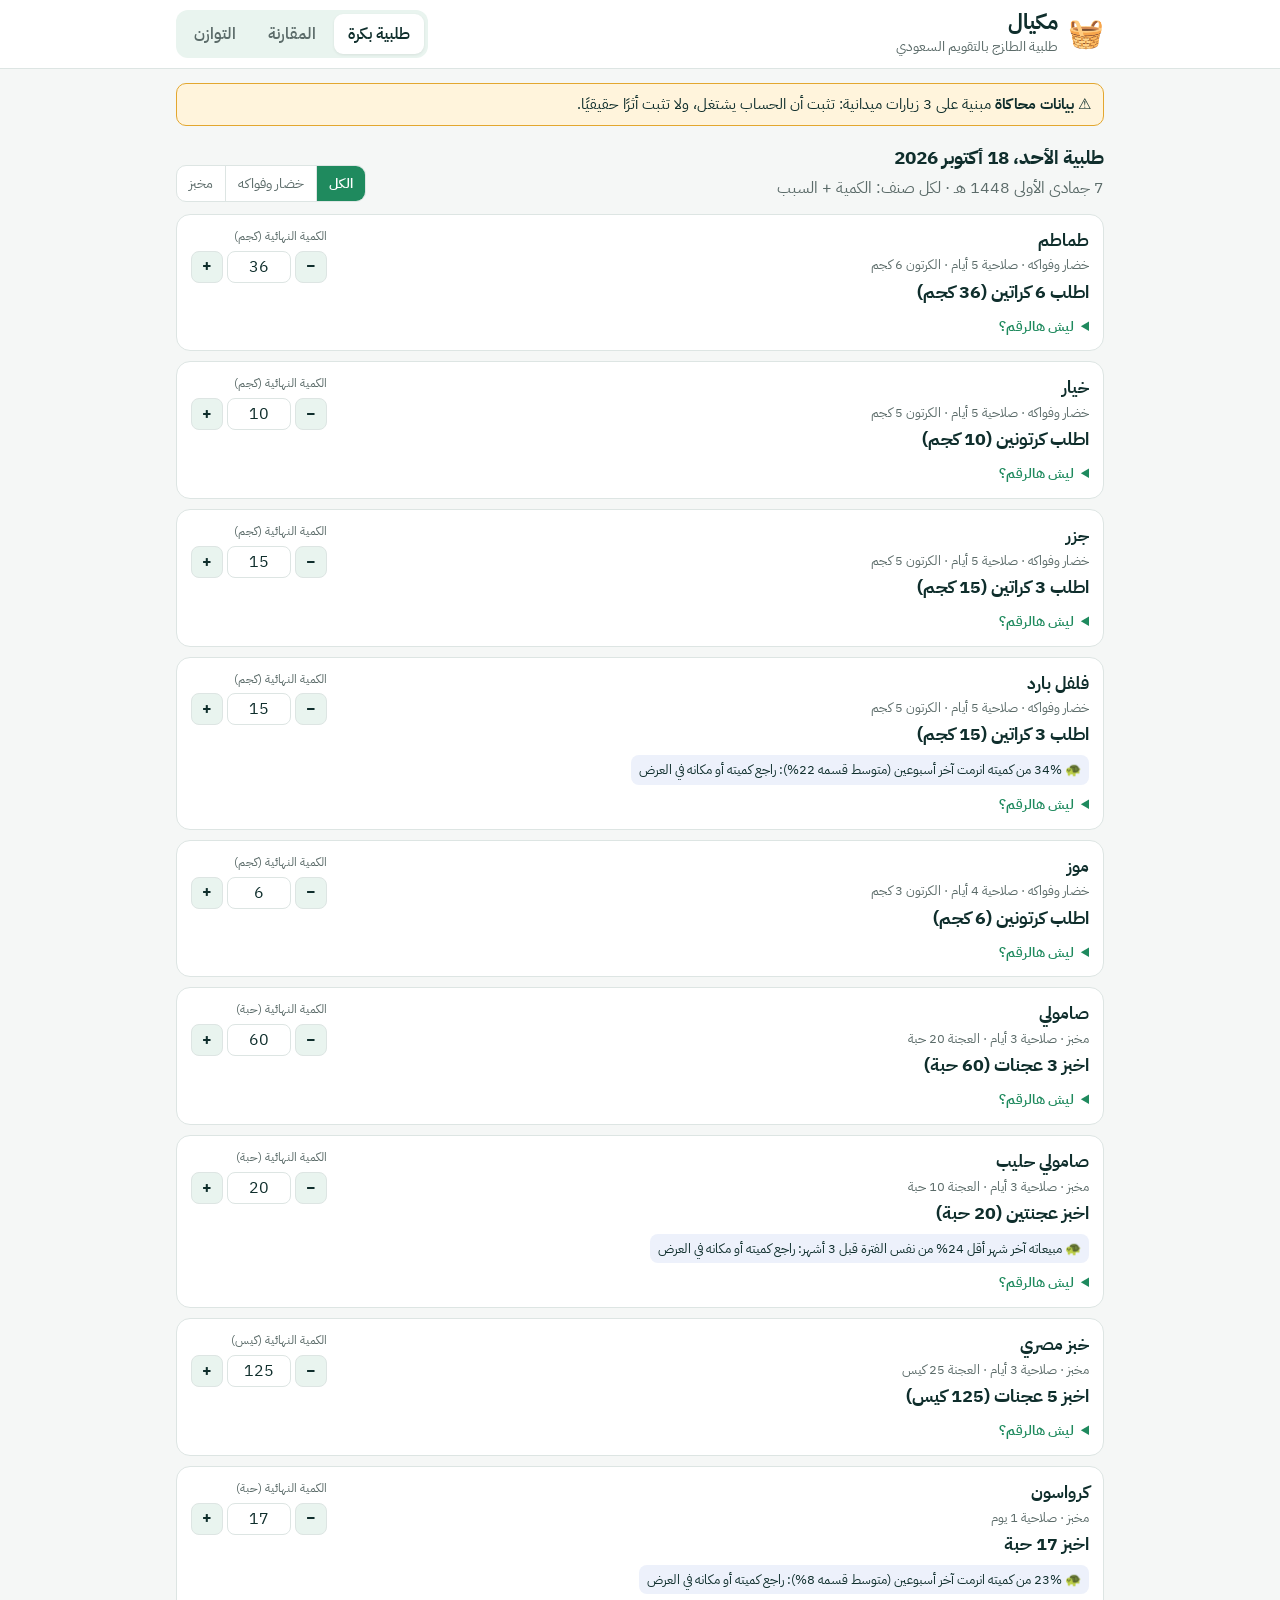
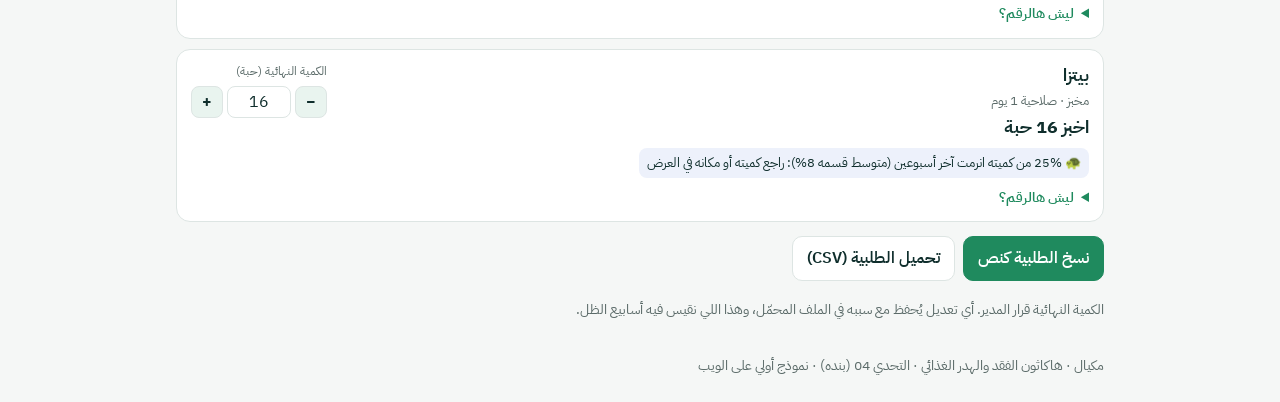
==== web/index.html @ d2540b20 "Mikyal: engine + static web UI with GitHub Pages deploy - engine: cost-weighted ALL rows, 85% servic" ====
<!doctype html>
<html lang="ar" dir="rtl">
<head>
  <meta charset="utf-8">
  <meta name="viewport" content="width=device-width, initial-scale=1">
  <title>مكيال: طلبية الطازج</title>
  <meta name="description" content="مكيال: كمية طلب مقترحة لكل صنف طازج حسب التقويم السعودي، مع سبب لكل رقم">
  <link rel="icon" href="data:image/svg+xml,<svg xmlns='http://www.w3.org/2000/svg' viewBox='0 0 100 100'><text y='.9em' font-size='90'>🧺</text></svg>">
  <link rel="preconnect" href="https://fonts.googleapis.com">
  <link rel="preconnect" href="https://fonts.gstatic.com" crossorigin>
  <link href="https://fonts.googleapis.com/css2?family=IBM+Plex+Sans+Arabic:wght@400;600;700&display=swap" rel="stylesheet">
  <link rel="stylesheet" href="style.css?v=20261021232343">
</head>
<body>
  <header class="top">
    <div class="wrap">
      <div class="brand">
        <span class="logo" aria-hidden="true">🧺</span>
        <div>
          <h1>مكيال</h1>
          <p class="tagline">طلبية الطازج بالتقويم السعودي</p>
        </div>
      </div>
      <nav class="tabs" role="tablist">
        <button role="tab" data-tab="order" aria-selected="true">طلبية بكرة</button>
        <button role="tab" data-tab="compare" aria-selected="false">المقارنة</button>
        <button role="tab" data-tab="balance" aria-selected="false">التوازن</button>
      </nav>
    </div>
  </header>

  <main class="wrap">
    <div id="sim-banner" class="banner" hidden>
      ⚠ <b>بيانات محاكاة</b> مبنية على 3 زيارات ميدانية: تثبت أن الحساب يشتغل، ولا تثبت أثرًا حقيقيًا.
    </div>

    <!-- TAB 1: tomorrow's order -->
    <section id="tab-order" class="tab" role="tabpanel">
      <div class="day-head">
        <div>
          <h2 id="order-title">طلبية بكرة</h2>
          <p class="muted" id="order-sub"></p>
        </div>
        <div class="seg" id="order-filter">
          <button data-cat="all" class="on">الكل</button>
          <button data-cat="produce">خضار وفواكه</button>
          <button data-cat="bakery">مخبز</button>
        </div>
      </div>
      <div id="alerts"></div>
      <div id="order-list" class="cards"></div>
      <div class="actions">
        <button class="btn primary" id="copy-order">نسخ الطلبية كنص</button>
        <button class="btn" id="download-order">تحميل الطلبية (CSV)</button>
        <span class="muted small" id="copy-done" hidden>✓ انسخت</span>
      </div>
      <p class="note">الكمية النهائية قرار المدير. أي تعديل يُحفظ مع سببه في الملف المحمّل، وهذا اللي نقيس فيه أسابيع الظل.</p>
    </section>

    <!-- TAB 2: backtest -->
    <section id="tab-compare" class="tab" role="tabpanel" hidden>
      <div class="day-head">
        <div>
          <h2>الاختبار العكسي</h2>
          <p class="muted" id="compare-sub"></p>
        </div>
        <div class="seg" id="compare-group">
          <button data-group="ALL" class="on">الكل</button>
          <button data-group="ALL:produce">خضار وفواكه</button>
          <button data-group="ALL:bakery">مخبز</button>
        </div>
      </div>
      <div class="stats" id="stats"></div>
      <div class="card">
        <h3>الهدر والرف الفاضي لكل طريقة</h3>
        <p class="muted small">% من الطلب الحقيقي، موزونة بتكلفة كل صنف عشان ما نجمع كيلو مع حبة.</p>
        <div id="method-bars"></div>
      </div>
      <div class="card">
        <h3>صنف صنف</h3>
        <p class="muted small">بوحدة الصنف نفسه. الأقل أفضل.</p>
        <div class="table-scroll"><table class="grid" id="item-table"></table></div>
      </div>
      <div class="card">
        <div class="card-head">
          <h3>الطلب الحقيقي مقابل التوقع</h3>
          <div class="pickers">
            <select id="chart-item" aria-label="الصنف"></select>
            <select id="chart-window" aria-label="الفترة"></select>
          </div>
        </div>
        <div id="line-chart"></div>
        <div class="legend" id="line-legend"></div>
      </div>
      <div class="card">
        <h3>خطأ التوقع (WAPE)</h3>
        <div id="wape"></div>
      </div>
      <p class="note">كل طريقة تدير رفها: تطلب كل صباح بالبيانات اللي قبل اليوم بس، والقديم ينباع أول، واللي يخرب ينحسب هدر.
        نقارن بطريقة المتجر الحالية (نموذج من كلام الموظفين) وبطريقتين بسيطتين، مو بطلبيات مدير حقيقي: هذا هدف أسابيع الظل.</p>
    </section>

    <!-- TAB 3: service level trade-off -->
    <section id="tab-balance" class="tab" role="tabpanel" hidden>
      <h2>المتجر يختار التوازن</h2>
      <p class="muted">كل ما رفعنا «مستوى الخدمة» يقل الرف الفاضي ويزيد الهدر شوي. المتجر يختار، ومكيال يطلب على قده.</p>
      <div class="card">
        <div id="tradeoff-chart"></div>
        <div class="legend">
          <span><i class="dot mikyal"></i>مكيال بمستوى خدمة مختلف</span>
          <span><i class="dot store"></i>طريقة المتجر الحالية</span>
        </div>
      </div>
      <div class="card">
        <div class="table-scroll"><table class="grid" id="tradeoff-table"></table></div>
      </div>
      <p class="note">الافتراضي 97%: اخترناه عشان يكون الرف الفاضي قريب من طريقة المتجر الحالية، فما نقلل الهدر على حساب الرف.
        أصناف صلاحية اليوم الواحد (كرواسون، بيتزا) 85%، لأن الباقي منها ينرمي آخر الليل. الإعدادين افتراض يعدّله المتجر.</p>
    </section>
  </main>

  <footer class="wrap foot muted small">
    مكيال · هاكاثون الفقد والهدر الغذائي · التحدي 04 (بنده) · نموذج أولي على الويب
  </footer>

  <script src="data.js?v=20261021232343"></script>
  <script src="app.js?v=20261021232343"></script>
</body>
</html>
---- web/style.css ----
:root {
  --bg: #f5f7f6;
  --card: #ffffff;
  --ink: #0f2e2c;
  --muted: #5b6b69;
  --line: #dde5e3;
  --soft: #e9f4ef;
  --accent: #1f8a5e;
  --accent-ink: #ffffff;
  --mikyal: #1f8a5e;
  --store: #c8553d;
  --gray: #8a9a97;
  --gray2: #b5c2bf;
  --waste: #c8553d;
  --lost: #d9921a;
  --warn-bg: #fff4dc;
  --warn-line: #e3a72f;
  --info-bg: #edf1fb;
  --shade: rgba(31, 138, 94, 0.09);
  --promo: rgba(217, 146, 26, 0.13);
}
@media (prefers-color-scheme: dark) {
  :root:not([data-theme="light"]) {
    --bg: #0f1716; --card: #17221f; --ink: #e5eeec; --muted: #9db0ac; --line: #2a3936;
    --soft: #1c2d28; --accent: #3fb683; --accent-ink: #08130f; --mikyal: #3fb683; --store: #e2765f;
    --gray: #7f908c; --gray2: #5b6b68; --waste: #e2765f; --lost: #e6aa45;
    --warn-bg: #2d2513; --warn-line: #a77d24; --info-bg: #1b2335;
    --shade: rgba(63, 182, 131, 0.12); --promo: rgba(230, 170, 69, 0.14);
  }
}
:root[data-theme="dark"] {
  --bg: #0f1716; --card: #17221f; --ink: #e5eeec; --muted: #9db0ac; --line: #2a3936;
  --soft: #1c2d28; --accent: #3fb683; --accent-ink: #08130f; --mikyal: #3fb683; --store: #e2765f;
  --gray: #7f908c; --gray2: #5b6b68; --waste: #e2765f; --lost: #e6aa45;
  --warn-bg: #2d2513; --warn-line: #a77d24; --info-bg: #1b2335;
  --shade: rgba(63, 182, 131, 0.12); --promo: rgba(230, 170, 69, 0.14);
}

* { box-sizing: border-box; }
html { -webkit-text-size-adjust: 100%; }
body {
  margin: 0; background: var(--bg); color: var(--ink);
  font-family: "IBM Plex Sans Arabic", "Noto Naskh Arabic", "Segoe UI", Tahoma, sans-serif;
  line-height: 1.65; direction: rtl; text-align: right;
}
.wrap { max-width: 960px; margin: 0 auto; padding: 0 16px; }
h1 { margin: 0; font-size: 1.35rem; line-height: 1.2; }
h2 { margin: 0; font-size: 1.2rem; }
h3 { margin: 0 0 4px; font-size: 1rem; }
.muted { color: var(--muted); }
.small { font-size: .85rem; }
.note { color: var(--muted); font-size: .85rem; margin: 18px 0 28px; }
button, select, input { font: inherit; color: inherit; }

/* header + tabs */
.top { position: sticky; top: 0; z-index: 5; background: var(--card); border-bottom: 1px solid var(--line); }
.top .wrap { display: flex; align-items: center; justify-content: space-between; gap: 12px; padding-top: 10px; padding-bottom: 10px; flex-wrap: wrap; }
.brand { display: flex; align-items: center; gap: 10px; }
.logo { font-size: 1.8rem; }
.tagline { margin: 0; color: var(--muted); font-size: .85rem; }
.tabs { display: flex; gap: 4px; background: var(--soft); padding: 4px; border-radius: 12px; }
.tabs button {
  border: 0; background: transparent; padding: 7px 14px; border-radius: 9px; cursor: pointer; font-weight: 600; color: var(--muted);
}
.tabs button[aria-selected="true"] { background: var(--card); color: var(--ink); box-shadow: 0 1px 3px rgba(0,0,0,.08); }

.banner {
  margin: 14px 0 0; background: var(--warn-bg); border: 1px solid var(--warn-line);
  border-radius: 10px; padding: 8px 12px; font-size: .92rem;
}
.tab { padding-top: 16px; }
.day-head { display: flex; justify-content: space-between; align-items: flex-end; gap: 12px; flex-wrap: wrap; margin-bottom: 12px; }
.day-head p { margin: 2px 0 0; }

.seg { display: inline-flex; border: 1px solid var(--line); border-radius: 10px; overflow: hidden; background: var(--card); }
.seg button { border: 0; background: transparent; padding: 6px 12px; cursor: pointer; font-size: .88rem; color: var(--muted); }
.seg button + button { border-right: 1px solid var(--line); }
.seg button.on { background: var(--accent); color: var(--accent-ink); font-weight: 600; }

.card { background: var(--card); border: 1px solid var(--line); border-radius: 14px; padding: 14px; margin-top: 12px; }
.card-head { display: flex; justify-content: space-between; align-items: center; gap: 8px; flex-wrap: wrap; margin-bottom: 6px; }
.pickers { display: flex; gap: 6px; flex-wrap: wrap; }
select { background: var(--card); border: 1px solid var(--line); border-radius: 8px; padding: 5px 8px; }

/* alerts */
.alert-card {
  background: var(--warn-bg); border: 1px solid var(--warn-line); border-radius: 12px;
  padding: 10px 12px; margin-bottom: 8px; font-size: .92rem;
}
.slow-note { margin-top: 6px; background: var(--info-bg); border-radius: 8px; padding: 4px 8px; font-size: .82rem; }
.alert-card b { margin-left: 4px; }
.alert-card .assume { display: block; color: var(--muted); font-size: .8rem; }

/* order cards */
.cards { display: grid; gap: 10px; }
.item-card { background: var(--card); border: 1px solid var(--line); border-radius: 14px; padding: 12px 14px; }
.item-card.edited { border-color: var(--accent); }
.item-row { display: flex; justify-content: space-between; align-items: flex-start; gap: 12px; }
.item-name { font-weight: 700; font-size: 1.05rem; }
.item-meta { color: var(--muted); font-size: .8rem; }
.headline { font-weight: 700; font-size: 1.1rem; margin-top: 2px; }
.headline.zero { color: var(--muted); }
.final { display: flex; flex-direction: column; align-items: flex-start; gap: 4px; min-width: 120px; }
.final label { font-size: .75rem; color: var(--muted); }
.qty-box { display: flex; align-items: center; gap: 4px; }
.qty-box button {
  width: 32px; height: 32px; border-radius: 8px; border: 1px solid var(--line); background: var(--soft); cursor: pointer; font-weight: 700;
}
.qty-box input {
  width: 64px; height: 32px; text-align: center; border: 1px solid var(--line); border-radius: 8px; background: var(--card);
}
.qty-box .u { font-size: .8rem; color: var(--muted); }
.edit-reason { width: 100%; font-size: .85rem; }
details { margin-top: 8px; }
summary { cursor: pointer; color: var(--accent); font-size: .9rem; font-weight: 600; }
.steps { list-style: none; padding: 0; margin: 8px 0 0; display: grid; gap: 6px; }
.steps li { display: grid; grid-template-columns: 1fr auto; gap: 8px; padding: 6px 10px; background: var(--soft); border-radius: 8px; font-size: .9rem; }
.steps li .v { font-weight: 700; white-space: nowrap; }
.steps li .why { grid-column: 1 / -1; color: var(--muted); font-size: .8rem; }
.steps li.result { background: var(--accent); color: var(--accent-ink); }
.steps li.result .why { color: inherit; opacity: .85; }
.reason-list { margin: 8px 0 0; padding-right: 18px; font-size: .88rem; color: var(--muted); }
.tip { margin-top: 6px; font-size: .85rem; }

.actions { display: flex; gap: 8px; flex-wrap: wrap; align-items: center; margin-top: 14px; }
.btn { border: 1px solid var(--line); background: var(--card); padding: 8px 14px; border-radius: 10px; cursor: pointer; font-weight: 600; }
.btn.primary { background: var(--accent); color: var(--accent-ink); border-color: var(--accent); }

/* stats */
.stats { display: grid; grid-template-columns: repeat(2, minmax(0, 1fr)); gap: 10px; }
.stat { background: var(--card); border: 1px solid var(--line); border-radius: 14px; padding: 12px 14px; }
.stat .label { color: var(--muted); font-size: .85rem; }
.stat .big { font-size: 1.9rem; font-weight: 700; line-height: 1.2; color: var(--mikyal); }
.stat .vs { font-size: .88rem; }
.stat .vs b { color: var(--store); }
.stat .tag { display: inline-block; margin-top: 4px; font-size: .75rem; color: var(--muted); background: var(--soft); border-radius: 6px; padding: 1px 6px; }

/* method bars */
.m-row { display: grid; grid-template-columns: 150px 1fr; gap: 4px 10px; align-items: center; padding: 8px 0; border-bottom: 1px dashed var(--line); }
.m-row:last-child { border-bottom: 0; }
.m-row .lbl { font-weight: 600; font-size: .9rem; grid-row: span 2; }
.m-row.me .lbl { color: var(--mikyal); }
.bar-line { display: flex; align-items: center; gap: 6px; font-size: .8rem; }
.bar { height: 12px; border-radius: 6px; min-width: 3px; }
.bar.waste { background: var(--waste); }
.bar.lost { background: var(--lost); }

/* tables */
.table-scroll { overflow-x: auto; }
table.grid { width: 100%; border-collapse: collapse; font-size: .88rem; }
table.grid th, table.grid td { padding: 7px 8px; border-bottom: 1px solid var(--line); text-align: right; white-space: nowrap; }
table.grid th { color: var(--muted); font-weight: 600; font-size: .8rem; }
table.grid td.num { font-variant-numeric: tabular-nums; }
table.grid tr.hl td { background: var(--soft); font-weight: 700; }
.good { color: var(--mikyal); font-weight: 700; }
.bad { color: var(--store); font-weight: 700; }

/* charts */
svg.chart { width: 100%; height: auto; display: block; }
svg.chart text { fill: var(--muted); font-size: 11px; font-family: inherit; }
svg.chart .axis { stroke: var(--line); }
svg.chart .grid-line { stroke: var(--line); stroke-dasharray: 2 3; }
.legend { display: flex; flex-wrap: wrap; gap: 14px; font-size: .82rem; color: var(--muted); margin-top: 6px; }
.legend i { display: inline-block; width: 16px; height: 3px; border-radius: 2px; vertical-align: middle; margin-left: 5px; }
.legend i.dot { width: 10px; height: 10px; border-radius: 50%; }
.dot.mikyal, i.mikyal { background: var(--mikyal); }
.dot.store, i.store { background: var(--store); }
i.actual { background: var(--ink); }
i.lastweek { background: var(--gray); }
i.shade-r { background: var(--shade); height: 10px; }
i.shade-p { background: var(--promo); height: 10px; }

.foot { padding-top: 6px; padding-bottom: 24px; }

@media (max-width: 640px) {
  .top .wrap { gap: 8px; }
  .tabs { width: 100%; }
  .tabs button { flex: 1; padding: 7px 6px; }
  .item-row { flex-direction: column; }
  .final { width: 100%; flex-direction: row; flex-wrap: wrap; align-items: center; }
  .final label { width: 100%; }
  .m-row { grid-template-columns: 1fr; }
  .m-row .lbl { grid-row: auto; }
  .stat .big { font-size: 1.6rem; }
}
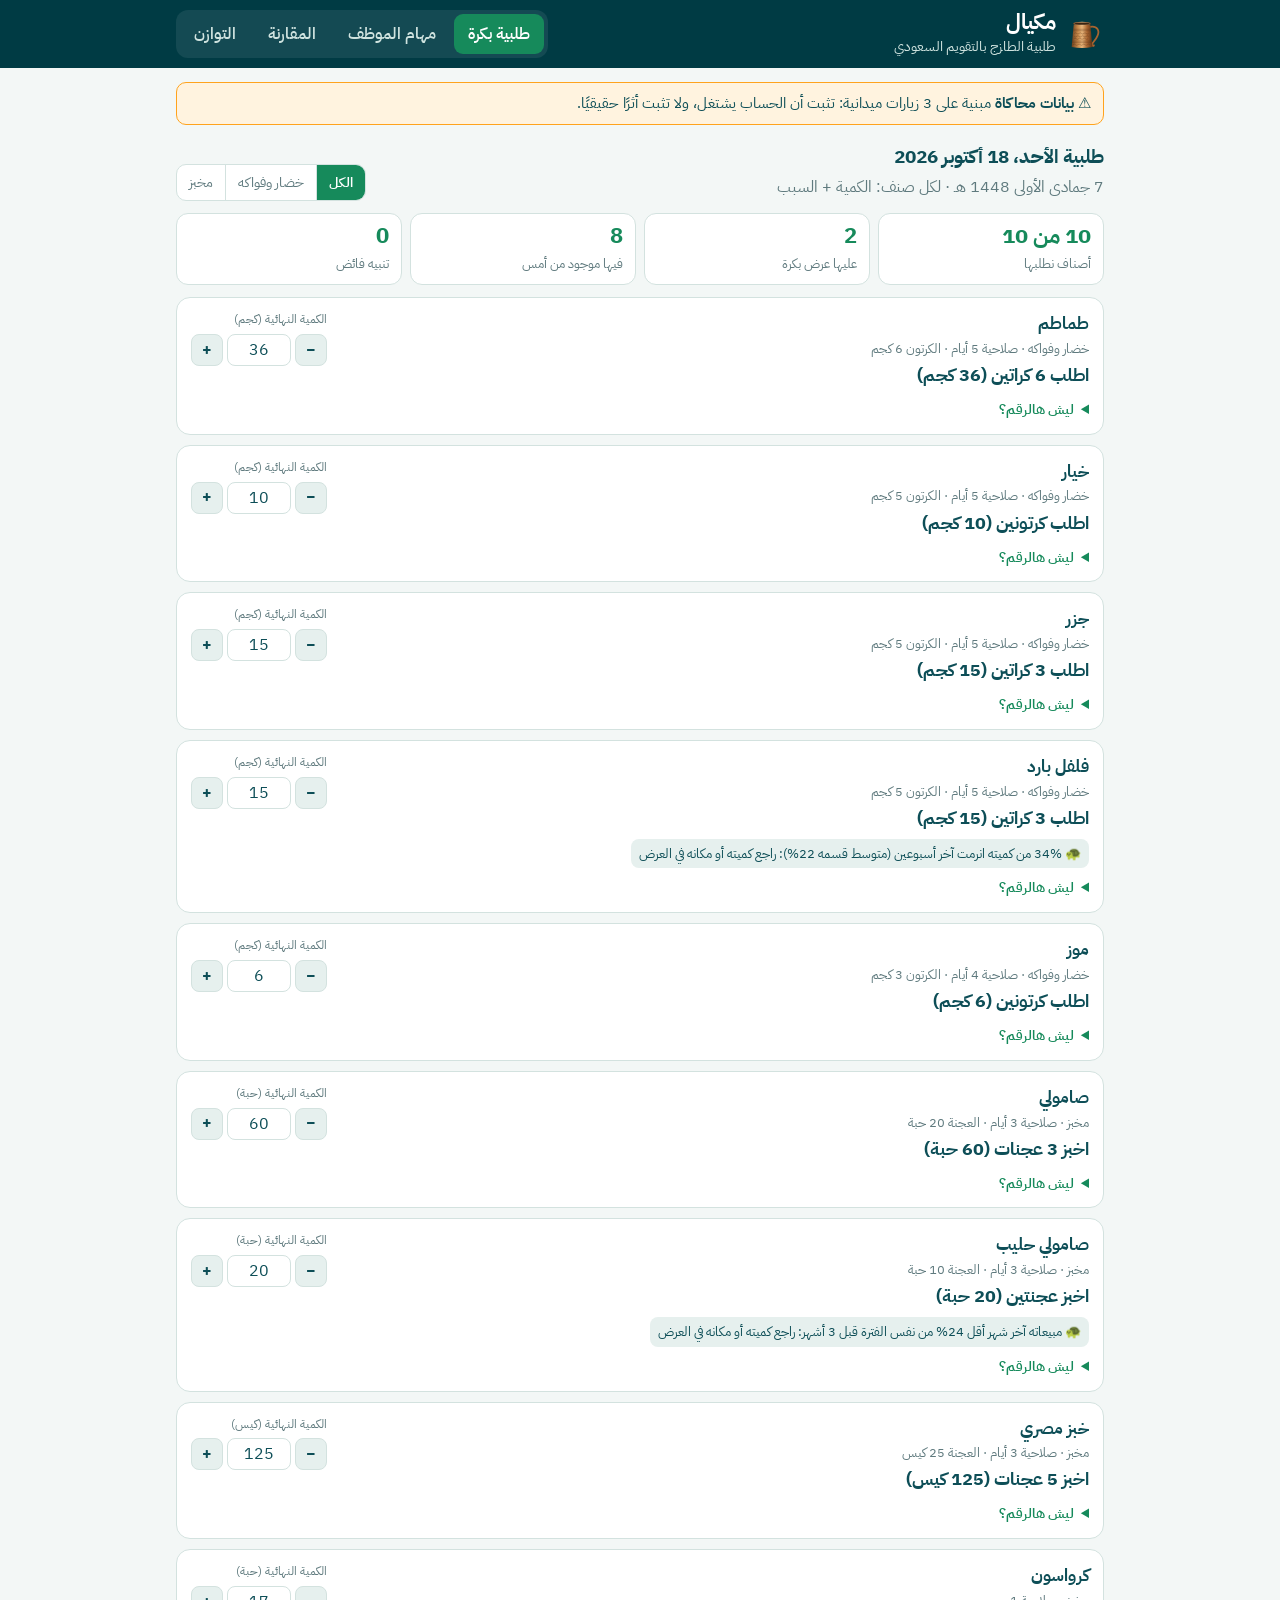
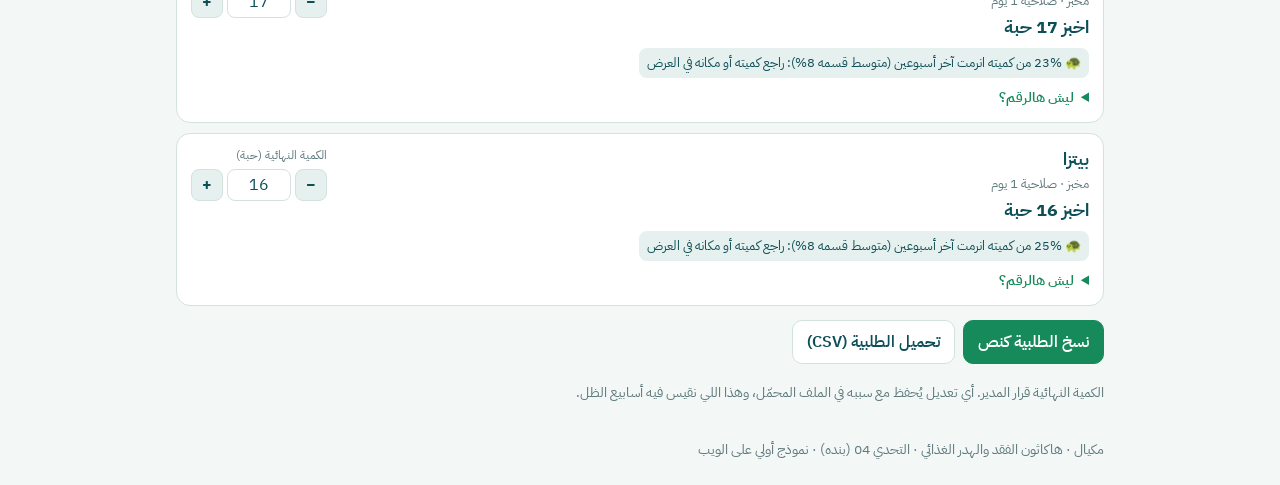
==== commit e3841bcc: "Add staff tasks tab, order summary, mudd logo and template colours - Staff tasks per department and " ====
--- a/web/index.html
+++ b/web/index.html
@@ -5,17 +5,30 @@
   <meta name="viewport" content="width=device-width, initial-scale=1">
   <title>مكيال: طلبية الطازج</title>
   <meta name="description" content="مكيال: كمية طلب مقترحة لكل صنف طازج حسب التقويم السعودي، مع سبب لكل رقم">
-  <link rel="icon" href="data:image/svg+xml,<svg xmlns='http://www.w3.org/2000/svg' viewBox='0 0 100 100'><text y='.9em' font-size='90'>🧺</text></svg>">
+  <link rel="icon" href="data:image/svg+xml,<svg xmlns='http://www.w3.org/2000/svg' viewBox='0 0 64 64'><path d='M41 20C53 18 57 27 53 35C50 42 46 45 44 49' fill='none' stroke='%23a8642f' stroke-width='4' stroke-linecap='round'/><path d='M13 16L9.5 54Q27 57.5 44.5 54L41 16z' fill='%23b8743a'/><ellipse cx='27' cy='14.5' rx='15' ry='3.5' fill='%23e8b57a'/><path d='M12 25h30M10.6 45h33' stroke='%234a2a12' stroke-width='1.5'/></svg>">
   <link rel="preconnect" href="https://fonts.googleapis.com">
   <link rel="preconnect" href="https://fonts.gstatic.com" crossorigin>
   <link href="https://fonts.googleapis.com/css2?family=IBM+Plex+Sans+Arabic:wght@400;600;700&display=swap" rel="stylesheet">
-  <link rel="stylesheet" href="style.css?v=20261021232343">
+  <link rel="stylesheet" href="style.css?v=20261023033626">
 </head>
 <body>
   <header class="top">
     <div class="wrap">
       <div class="brand">
-        <span class="logo" aria-hidden="true">🧺</span>
+        <svg class="logo" viewBox="0 0 64 64" aria-hidden="true">
+          <defs>
+            <linearGradient id="lg-body" x1="0" x2="1"><stop offset="0" stop-color="#6b3f1d"/><stop offset=".3" stop-color="#c98a4b"/><stop offset=".5" stop-color="#e8b57a"/><stop offset=".75" stop-color="#a8642f"/><stop offset="1" stop-color="#5a3216"/></linearGradient>
+            <linearGradient id="lg-rim" x1="0" x2="1"><stop offset="0" stop-color="#7a4822"/><stop offset=".5" stop-color="#f0c48e"/><stop offset="1" stop-color="#6b3f1d"/></linearGradient>
+          </defs>
+          <path d="M41 20 C53 18 57 27 53 35 C50 42 46 45 44 49 C43 52 46 53 47 51" fill="none" stroke="#a8642f" stroke-width="3" stroke-linecap="round"/>
+          <path d="M13 16 L9.5 54 Q27 57.5 44.5 54 L41 16z" fill="url(#lg-body)"/>
+          <ellipse cx="27" cy="14.5" rx="15" ry="3" fill="url(#lg-rim)"/>
+          <ellipse cx="27" cy="14.5" rx="12.6" ry="2" fill="#3b2412"/>
+          <g stroke="#4a2a12" stroke-width=".6" fill="none" opacity=".8">
+            <path d="M12.2 24h29.6M11.9 26.5h30.2M10.7 44h32.6M10.5 46.5h33"/>
+            <path d="M14 31q2-2 4 0t4 0t4 0t4 0t4 0t4 0M14 36q2 2 4 0t4 0t4 0t4 0t4 0t4 0M13 40q2-2 4 0t4 0t4 0t4 0t4 0t4 0M12 50q2-2 4 0t4 0t4 0t4 0t4 0t4 0t4 0"/>
+          </g>
+        </svg>
         <div>
           <h1>مكيال</h1>
           <p class="tagline">طلبية الطازج بالتقويم السعودي</p>
@@ -23,6 +36,7 @@
       </div>
       <nav class="tabs" role="tablist">
         <button role="tab" data-tab="order" aria-selected="true">طلبية بكرة</button>
+        <button role="tab" data-tab="tasks" aria-selected="false">مهام الموظف</button>
         <button role="tab" data-tab="compare" aria-selected="false">المقارنة</button>
         <button role="tab" data-tab="balance" aria-selected="false">التوازن</button>
       </nav>
@@ -47,6 +61,7 @@
           <button data-cat="bakery">مخبز</button>
         </div>
       </div>
+      <div id="order-summary" class="summary"></div>
       <div id="alerts"></div>
       <div id="order-list" class="cards"></div>
       <div class="actions">
@@ -55,6 +70,39 @@
         <span class="muted small" id="copy-done" hidden>✓ انسخت</span>
       </div>
       <p class="note">الكمية النهائية قرار المدير. أي تعديل يُحفظ مع سببه في الملف المحمّل، وهذا اللي نقيس فيه أسابيع الظل.</p>
+    </section>
+
+    <!-- TAB: worker tasks (one short list per shift, manager sees progress) -->
+    <section id="tab-tasks" class="tab" role="tabpanel" hidden>
+      <div class="day-head">
+        <div>
+          <h2>مهام الموظف</h2>
+          <p class="muted">قائمة قصيرة لكل شفت من طلبية مكيال. الموظف يحط صح، والمدير يشوف وش انتهى.</p>
+        </div>
+        <div class="pick-row">
+        <div class="seg" id="dept-pick">
+          <button data-dept="produce" class="on">موظف الخضار</button>
+          <button data-dept="bakery">موظف المخبز</button>
+        </div>
+        <div class="seg" id="shift-pick">
+          <button data-shift="am" class="on">الشفت الصباحي</button>
+          <button data-shift="pm">الشفت المسائي</button>
+        </div>
+        </div>
+      </div>
+      <div class="task-grid">
+        <div class="card">
+          <h3>شاشة الموظف <span class="muted small">(جوال أو جهاز لوحي في القسم)</span></h3>
+          <div id="task-list"></div>
+        </div>
+        <div class="card">
+          <h3>شاشة المدير</h3>
+          <div id="task-progress"></div>
+          <h3 style="margin-top:14px">الفائض المتوقع</h3>
+          <div id="surplus-box"></div>
+        </div>
+      </div>
+      <p class="note">المهام تطلع من طلبية بكرة نفسها: الكمية، والموجود من اليوم السابق، وتنبيه الفائض. قرار السعر أو منصة الفائض للمدير حسب سياسة متجره.</p>
     </section>
 
     <!-- TAB 2: backtest -->
@@ -123,7 +171,7 @@
     مكيال · هاكاثون الفقد والهدر الغذائي · التحدي 04 (بنده) · نموذج أولي على الويب
   </footer>
 
-  <script src="data.js?v=20261021232343"></script>
-  <script src="app.js?v=20261021232343"></script>
+  <script src="data.js?v=20261023033626"></script>
+  <script src="app.js?v=20261023033626"></script>
 </body>
 </html>
--- a/web/style.css
+++ b/web/style.css
@@ -1,39 +1,43 @@
 :root {
-  --bg: #f5f7f6;
+  /* colours taken from the organizers' slide template */
+  --head: #003B44;
+  --head-ink: #ffffff;
+  --head-muted: #CFE3DF;
+  --bg: #f3f7f6;
   --card: #ffffff;
-  --ink: #0f2e2c;
-  --muted: #5b6b69;
-  --line: #dde5e3;
-  --soft: #e9f4ef;
-  --accent: #1f8a5e;
+  --ink: #0D4E57;
+  --muted: #5F7A7E;
+  --line: #d3e2df;
+  --soft: #e6f0ee;
+  --accent: #168A5B;
   --accent-ink: #ffffff;
-  --mikyal: #1f8a5e;
+  --mikyal: #168A5B;
   --store: #c8553d;
   --gray: #8a9a97;
   --gray2: #b5c2bf;
   --waste: #c8553d;
-  --lost: #d9921a;
-  --warn-bg: #fff4dc;
-  --warn-line: #e3a72f;
-  --info-bg: #edf1fb;
-  --shade: rgba(31, 138, 94, 0.09);
-  --promo: rgba(217, 146, 26, 0.13);
+  --lost: #d98710;
+  --warn-bg: #fff3df;
+  --warn-line: #FFA31D;
+  --info-bg: #e6f0ee;
+  --shade: rgba(22, 138, 91, 0.09);
+  --promo: rgba(255, 163, 29, 0.14);
 }
 @media (prefers-color-scheme: dark) {
   :root:not([data-theme="light"]) {
-    --bg: #0f1716; --card: #17221f; --ink: #e5eeec; --muted: #9db0ac; --line: #2a3936;
-    --soft: #1c2d28; --accent: #3fb683; --accent-ink: #08130f; --mikyal: #3fb683; --store: #e2765f;
-    --gray: #7f908c; --gray2: #5b6b68; --waste: #e2765f; --lost: #e6aa45;
-    --warn-bg: #2d2513; --warn-line: #a77d24; --info-bg: #1b2335;
-    --shade: rgba(63, 182, 131, 0.12); --promo: rgba(230, 170, 69, 0.14);
+    --bg: #071d22; --card: #0d2b31; --ink: #e3efec; --muted: #9fb7b4; --line: #1f434a;
+    --soft: #123840; --accent: #2DC777; --accent-ink: #04241b; --mikyal: #2DC777; --store: #ef8a6f;
+    --gray: #7f9a9c; --gray2: #4f6d70; --waste: #ef8a6f; --lost: #FFA31D;
+    --warn-bg: #2e2410; --warn-line: #b8741a; --info-bg: #13303a;
+    --shade: rgba(45, 199, 119, 0.12); --promo: rgba(255, 163, 29, 0.14);
   }
 }
 :root[data-theme="dark"] {
-  --bg: #0f1716; --card: #17221f; --ink: #e5eeec; --muted: #9db0ac; --line: #2a3936;
-  --soft: #1c2d28; --accent: #3fb683; --accent-ink: #08130f; --mikyal: #3fb683; --store: #e2765f;
-  --gray: #7f908c; --gray2: #5b6b68; --waste: #e2765f; --lost: #e6aa45;
-  --warn-bg: #2d2513; --warn-line: #a77d24; --info-bg: #1b2335;
-  --shade: rgba(63, 182, 131, 0.12); --promo: rgba(230, 170, 69, 0.14);
+  --bg: #071d22; --card: #0d2b31; --ink: #e3efec; --muted: #9fb7b4; --line: #1f434a;
+    --soft: #123840; --accent: #2DC777; --accent-ink: #04241b; --mikyal: #2DC777; --store: #ef8a6f;
+    --gray: #7f9a9c; --gray2: #4f6d70; --waste: #ef8a6f; --lost: #FFA31D;
+    --warn-bg: #2e2410; --warn-line: #b8741a; --info-bg: #13303a;
+    --shade: rgba(45, 199, 119, 0.12); --promo: rgba(255, 163, 29, 0.14);
 }
 
 * { box-sizing: border-box; }
@@ -53,16 +57,16 @@
 button, select, input { font: inherit; color: inherit; }
 
 /* header + tabs */
-.top { position: sticky; top: 0; z-index: 5; background: var(--card); border-bottom: 1px solid var(--line); }
+.top { position: sticky; top: 0; z-index: 5; background: var(--head); color: var(--head-ink); }
 .top .wrap { display: flex; align-items: center; justify-content: space-between; gap: 12px; padding-top: 10px; padding-bottom: 10px; flex-wrap: wrap; }
 .brand { display: flex; align-items: center; gap: 10px; }
-.logo { font-size: 1.8rem; }
-.tagline { margin: 0; color: var(--muted); font-size: .85rem; }
-.tabs { display: flex; gap: 4px; background: var(--soft); padding: 4px; border-radius: 12px; }
+.logo { width: 38px; height: 38px; flex: none; }
+.tagline { margin: 0; color: var(--head-muted); font-size: .85rem; }
+.tabs { display: flex; gap: 4px; background: rgba(255,255,255,.08); padding: 4px; border-radius: 12px; }
 .tabs button {
-  border: 0; background: transparent; padding: 7px 14px; border-radius: 9px; cursor: pointer; font-weight: 600; color: var(--muted);
-}
-.tabs button[aria-selected="true"] { background: var(--card); color: var(--ink); box-shadow: 0 1px 3px rgba(0,0,0,.08); }
+  border: 0; background: transparent; padding: 7px 14px; border-radius: 9px; cursor: pointer; font-weight: 600; color: var(--head-muted);
+}
+.tabs button[aria-selected="true"] { background: var(--accent); color: #fff; }
 
 .banner {
   margin: 14px 0 0; background: var(--warn-bg); border: 1px solid var(--warn-line);
@@ -183,3 +187,30 @@
   .m-row .lbl { grid-row: auto; }
   .stat .big { font-size: 1.6rem; }
 }
+
+/* worker tasks */
+.task-grid { display: grid; grid-template-columns: minmax(0, 1.3fr) minmax(0, 1fr); gap: 12px; }
+.task-grid .card { margin-top: 0; }
+.task { display: flex; gap: 10px; align-items: flex-start; padding: 10px 12px; margin-top: 8px; border: 1px solid var(--line); border-radius: 10px; cursor: pointer; }
+.task input { width: 20px; height: 20px; margin-top: 3px; accent-color: var(--accent); flex: none; }
+.task .sub { display: block; color: var(--muted); font-size: .82rem; }
+.task.done { background: var(--soft); }
+.task.done b { text-decoration: line-through; color: var(--muted); }
+.prog { margin-top: 8px; }
+.prog-head { display: flex; justify-content: space-between; font-size: .9rem; }
+.prog-bar { height: 10px; background: var(--soft); border-radius: 6px; overflow: hidden; margin-top: 4px; }
+.prog-bar div { height: 100%; background: var(--accent); transition: width .2s; }
+.sur-pick { display: block; margin-top: 6px; width: 100%; }
+@media (max-width: 640px) { .task-grid { grid-template-columns: 1fr; } }
+
+/* order summary */
+.summary { display: grid; grid-template-columns: repeat(4, minmax(0, 1fr)); gap: 8px; margin-bottom: 12px; }
+.sum-tile { background: var(--card); border: 1px solid var(--line); border-radius: 12px; padding: 8px 12px; }
+.sum-tile b { display: block; font-size: 1.35rem; color: var(--accent); line-height: 1.3; }
+.sum-tile span { font-size: .8rem; color: var(--muted); }
+.sum-tile.warn { background: var(--warn-bg); border-color: var(--warn-line); }
+.sum-tile.warn b { color: var(--lost); }
+.item-card.has-alert { border-color: var(--warn-line); border-right-width: 4px; }
+@media (max-width: 640px) { .summary { grid-template-columns: repeat(2, minmax(0, 1fr)); } }
+.pick-row { display: flex; gap: 8px; flex-wrap: wrap; }
+i.bar-key { background: var(--gray2); width: 10px; height: 12px; }
